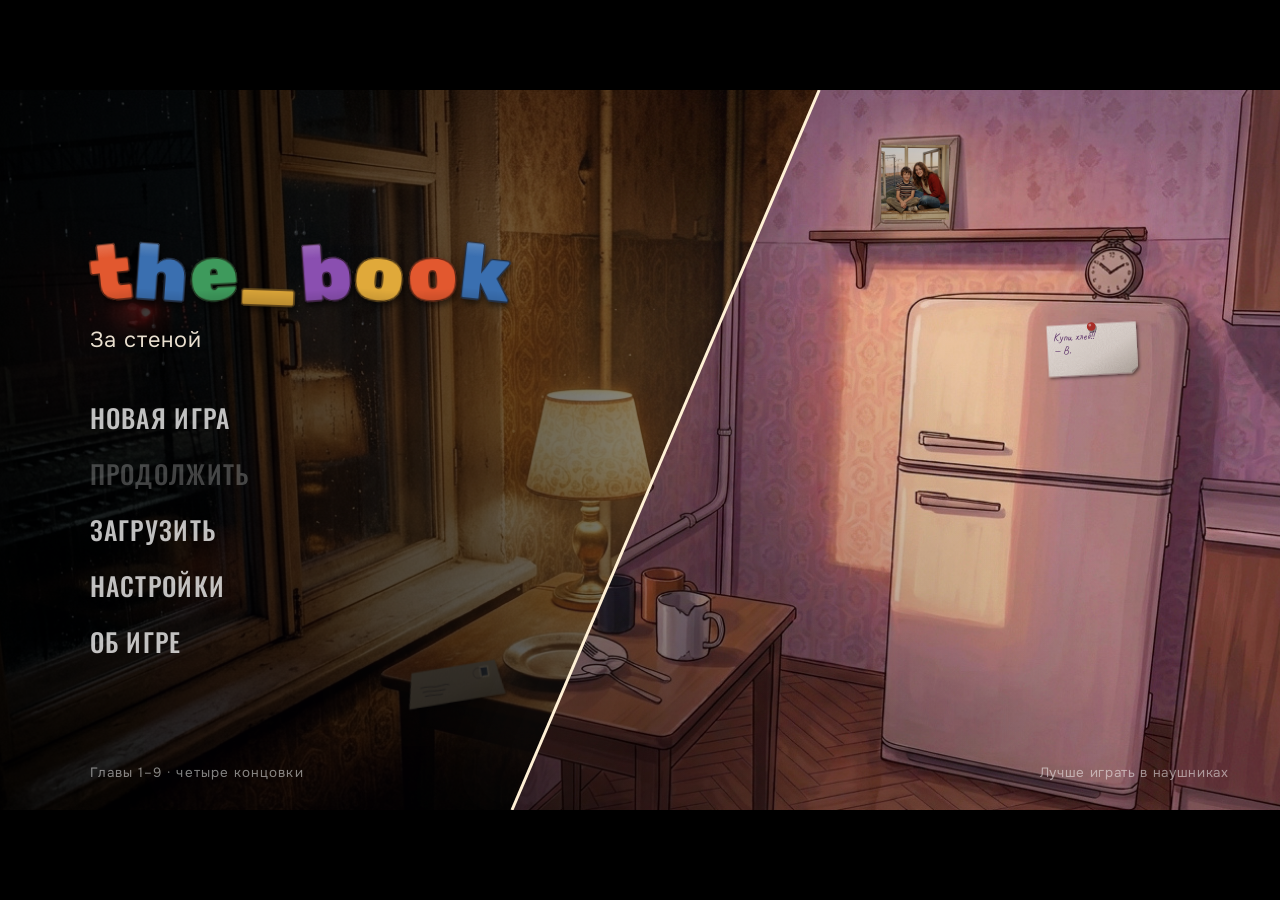
==== index.html @ 15fa4272 "Подзаголовок: «За стеной» Co-Authored-By: Claude Opus 5.5 <noreply@anthropic.com>" ====
<!DOCTYPE html>
<html lang="ru">
<head>
  <meta charset="UTF-8">
  <meta name="viewport" content="width=device-width, initial-scale=1.0">
  <title>the_book — За стеной</title>
  <meta name="description" content="Визуальная новелла о двух мирах, которые разошлись из-за одного слова.">
  <link rel="preconnect" href="https://fonts.googleapis.com">
  <link rel="preconnect" href="https://fonts.gstatic.com" crossorigin>
  <link rel="stylesheet" href="https://fonts.googleapis.com/css2?family=Caveat:wght@600&family=Onest:wght@400;500;600&family=Oswald:wght@500;600&family=Rubik:wght@900&family=Unbounded:wght@500;700&display=swap">
  <link rel="stylesheet" href="src/ui/style.css">
  <link rel="stylesheet" href="src/ui/ambient.css">
</head>
<body>
  <div class="game at-title" id="game" data-world="np">
    <div class="stage" id="stage">
      <div class="view" id="view"></div>
      <div class="fx grain"></div>
      <div class="fx vignette"></div>
      <div class="fx scrim"></div>
      <div class="fader" id="fader"></div>

      <div class="caption" id="caption" aria-live="polite"></div>

      <div class="dialog" id="dialog" aria-live="polite">
        <div class="d-name" id="d-name"></div>
        <div class="d-text" id="d-text"></div>
        <div class="d-next" aria-hidden="true">▾</div>
      </div>

      <div class="banner" id="banner">
        <span id="banner-text"></span>
        <button type="button" id="banner-hint">Подсказка</button>
      </div>
      <div class="pop" id="pop" aria-live="polite"></div>
      <div class="hs-label" id="hs-label" aria-hidden="true"></div>
      <div class="tray" id="tray"></div>

      <nav class="nav" id="nav" aria-label="Куда пойти"></nav>
      <button type="button" class="back" id="back" title="Отойти (правый щелчок, колесо вниз, Esc)">← Отойти</button>
      <div class="hint" id="hint" role="status"></div>
      <div class="carry" id="carry" aria-live="polite"></div>
      <div class="choice" id="choice"></div>
      <div class="inspect" id="inspect"><img alt=""></div>

      <nav class="quick" id="quick" aria-label="Быстрое меню">
        <button type="button" id="q-log" title="Журнал реплик (L)">Журнал</button>
        <button type="button" id="q-auto" title="Авточтение (A)">Авто</button>
        <button type="button" id="q-skip" title="Пропуск (удерживать Ctrl)">Пропуск</button>
        <button type="button" id="q-save">Сохранить</button>
        <button type="button" id="q-load">Загрузить</button>
        <button type="button" id="q-settings">Настройки</button>
        <button type="button" id="q-menu" title="Меню (Esc)">Меню</button>
      </nav>

      <div class="card" id="card">
        <div class="card-title" id="card-title"></div>
        <div class="card-sub" id="card-sub"></div>
      </div>

      <!-- Стартовое окно -->
      <section class="screen title" id="title">
        <div class="backdrop"></div>
        <div class="seam" aria-hidden="true"></div>
        <div class="title-block">
          <div class="logo magnets" aria-label="the_book"><span class="mag-l" style="--c:#e2582f;--r:-6deg">t</span><span class="mag-l" style="--c:#3a6fb0;--r:4deg">h</span><span class="mag-l" style="--c:#3e9a5c;--r:-3deg">e</span><span class="mag-l mag-bar" style="--c:#e0a93a;--r:2deg">_</span><span class="mag-l" style="--c:#8a4fb0;--r:-4deg">b</span><span class="mag-l" style="--c:#e0a93a;--r:5deg">o</span><span class="mag-l" style="--c:#e2582f;--r:-2deg">o</span><span class="mag-l" style="--c:#3a6fb0;--r:6deg">k</span></div>
          <div class="tagline">За стеной</div>
          <nav class="menu" aria-label="Главное меню">
            <button type="button" id="btn-new">Новая игра</button>
            <button type="button" id="btn-continue">Продолжить</button>
            <button type="button" id="btn-chapters" hidden>Главы</button>
            <div class="chapters" id="chapters"></div>
            <button type="button" id="btn-load-title">Загрузить</button>
            <button type="button" id="btn-settings-title">Настройки</button>
            <button type="button" id="btn-about">Об игре</button>
          </nav>
        </div>
        <div class="title-foot">
          <span id="title-endings" class="title-endings">Главы 1–9 · четыре концовки</span>
          <span>Лучше играть в наушниках</span>
        </div>
      </section>

      <!-- Конец главы -->
      <section class="screen end" id="end">
        <div class="end-box">
          <div class="end-kicker" id="end-kicker">Глава пройдена</div>
          <h2 id="end-title-text">Конец главы</h2>
          <p id="end-text"></p>
          <p class="muted" id="end-muted">Продолжение следует.</p>
          <div class="end-buttons">
            <button type="button" id="end-next" hidden>Следующая глава</button>
            <button type="button" id="end-title">В главное меню</button>
            <button type="button" id="end-again">Сыграть ещё раз</button>
          </div>
        </div>
      </section>

      <!-- Панели -->
      <section class="panel" id="panel-pause" aria-label="Пауза">
        <div class="panel-box small">
          <h2>Пауза</h2>
          <div class="stack">
            <button type="button" id="p-resume">Продолжить</button>
            <button type="button" id="p-save">Сохранить</button>
            <button type="button" id="p-load">Загрузить</button>
            <button type="button" id="p-settings">Настройки</button>
            <button type="button" id="p-title">В главное меню</button>
          </div>
        </div>
      </section>

      <section class="panel" id="panel-settings" aria-label="Настройки">
        <div class="panel-box">
          <button type="button" class="close" aria-label="Закрыть">✕</button>
          <h2>Настройки</h2>
          <div class="form">
            <label>Музыка <input type="range" id="set-music" min="0" max="1" step="0.05"></label>
            <label>Звуки <input type="range" id="set-sfx" min="0" max="1" step="0.05"></label>
            <label>Скорость текста <input type="range" id="set-speed" min="15" max="120" step="5"></label>
            <label>Пауза в авточтении <input type="range" id="set-auto" min="0.5" max="4" step="0.1"></label>
            <label class="check"><input type="checkbox" id="set-captions"> Субтитры звуков</label>
            <label class="check"><input type="checkbox" id="set-motion"> Движение камеры и тряска</label>
          </div>
        </div>
      </section>

      <section class="panel" id="panel-log" aria-label="Журнал">
        <div class="panel-box wide">
          <button type="button" class="close" aria-label="Закрыть">✕</button>
          <h2>Журнал</h2>
          <div class="log-list" id="log-list"></div>
        </div>
      </section>

      <section class="panel" id="panel-saves" aria-label="Сохранения">
        <div class="panel-box">
          <button type="button" class="close" aria-label="Закрыть">✕</button>
          <h2 id="saves-title">Сохранения</h2>
          <div class="saves-list" id="saves-list"></div>
        </div>
      </section>

      <section class="panel" id="panel-about" aria-label="Об игре">
        <div class="panel-box">
          <button type="button" class="close" aria-label="Закрыть">✕</button>
          <h2>Об игре</h2>
          <p>Шесть лет назад сестра оставила брату записку — и мир разошёлся надвое. В каждом из миров живёт Тихон, и каждый уверен, что в его доме завёлся призрак.</p>
          <h3>Управление</h3>
          <table class="keys">
            <tr><td>Щелчок, Пробел, Enter</td><td>дальше</td></tr>
            <tr><td>Ctrl (удерживать)</td><td>пропуск</td></tr>
            <tr><td>A</td><td>авточтение</td></tr>
            <tr><td>L</td><td>журнал реплик</td></tr>
            <tr><td>H</td><td>скрыть интерфейс</td></tr>
            <tr><td>Esc</td><td>меню</td></tr>
          </table>
          <p class="muted">Музыка и звуки создаются прямо в браузере. Черновая версия: графика нарисована кодом и будет заменена.</p>
        </div>
      </section>

      <div class="toast" id="toast" role="status"></div>
    </div>
  </div>
  <script type="module" src="src/main.js"></script>
</body>
</html>
---- src/ui/style.css ----
/* ================= Основа ================= */
:root {
  --np-name: #ffffff;
  --np-text: #f3b53f;
  --p-name-bg: #ff8ab8;
  --p-box: rgba(28, 20, 64, 0.8);
  --accent: #f3b53f;
  --ui-bg: rgba(14, 12, 10, 0.92);
  --ui-line: rgba(255, 255, 255, 0.14);
  --ui-text: #efe6d6;
  --ui-muted: #a39a8c;
}

* { box-sizing: border-box; }
html, body { margin: 0; height: 100%; background: #000; overflow: hidden; }
body { font-family: "Onest", system-ui, sans-serif; color: var(--ui-text); }
button { font: inherit; color: inherit; }
[hidden] { display: none !important; }

.game {
  position: fixed;
  inset: 0;
  display: grid;
  place-items: center;
  background: #000;
}

.stage {
  position: relative;
  width: min(100vw, calc(100vh * 16 / 9));
  aspect-ratio: 16 / 9;
  overflow: hidden;
  background: #000;
  container-type: inline-size;
  user-select: none;
}

/* ================= Картинка и камера ================= */
.view, .layer { position: absolute; inset: 0; }
.layer svg { width: 100%; height: 100%; display: block; }
.layer { opacity: 0; transition: opacity 1.2s ease; }
.layer.in { opacity: 1; }
.layer.enter-morph { filter: blur(18px) saturate(0.2) brightness(1.6); transition-property: opacity, filter; }
.layer.enter-morph.in { filter: none; }
.layer.leave { opacity: 0; }
.layer.leave-morph { opacity: 0; filter: blur(18px) hue-rotate(70deg) saturate(2) brightness(1.4); transition-property: opacity, filter; }

/* «Дыхание» кадра: камера никогда не стоит мёртво */
.layer svg { animation: drift 26s ease-in-out infinite alternate; transform-origin: 50% 50%; }
@keyframes drift {
  from { transform: scale(1.035) translate(-0.5%, 0.3%); }
  to { transform: scale(1.06) translate(0.5%, -0.3%); }
}
.no-motion .layer svg { animation: none; transform: scale(1.02); }

.view.shake { animation: shake 0.11s linear infinite; }
@keyframes shake {
  0% { transform: translate(0, 0); }
  25% { transform: translate(0.18cqw, -0.12cqw); }
  50% { transform: translate(-0.12cqw, 0.1cqw); }
  75% { transform: translate(0.1cqw, 0.16cqw); }
  100% { transform: translate(0, 0); }
}

.fader {
  position: absolute; inset: 0; background: #000; opacity: 0;
  pointer-events: none; transition: opacity 1s ease;
}
.fader.on { opacity: 1; }

/* Зерно и виньетка: сильнее в реалистичном мире */
.fx { position: absolute; inset: 0; pointer-events: none; }
.grain {
  background-image: var(--grain);
  background-size: 256px;
  mix-blend-mode: overlay;
  opacity: 0.55;
  animation: grain 0.5s steps(4) infinite;
}
@keyframes grain {
  0% { background-position: 0 0; } 25% { background-position: -60px 40px; }
  50% { background-position: 80px -30px; } 75% { background-position: -30px -70px; }
}
.vignette { background: radial-gradient(ellipse at 50% 48%, transparent 55%, rgba(0, 0, 0, 0.75) 100%); }
.scrim { background: linear-gradient(to top, rgba(0, 0, 0, 0.72) 0%, rgba(0, 0, 0, 0.35) 18%, transparent 36%); opacity: 0; transition: opacity 0.6s; }
[data-world="np"] .scrim { opacity: 1; }
[data-world="p"] .grain { opacity: 0.12; }
[data-world="p"] .vignette { opacity: 0.45; }
.at-title .grain { opacity: 0.35; }

/* ================= Анимации внутри сцен ================= */
.twinkle { animation: twinkle 3.5s ease-in-out infinite; }
@keyframes twinkle { 50% { opacity: 0.15; } }
.signal { animation: signal 2.4s steps(2) infinite; }
@keyframes signal { 50% { opacity: 0.2; } }
.blink { animation: signal 1.2s steps(2) infinite; }
.flicker { animation: flicker 7s ease-in-out infinite; }
@keyframes flicker { 0%, 100% { opacity: 1; } 47% { opacity: 1; } 48% { opacity: 0.8; } 50% { opacity: 0.95; } 70% { opacity: 0.9; } }
.dust { animation: dust 12s ease-in-out infinite alternate; }
@keyframes dust { from { transform: translate(0, 0); } to { transform: translate(24px, -40px); } }
.sway { animation: sway 9s ease-in-out infinite alternate; }
@keyframes sway { from { transform: skewX(-1.2deg); } to { transform: skewX(1.5deg); } }
.wave { transform-box: fill-box; transform-origin: center; animation: wave 0.9s ease-in-out infinite alternate; }
@keyframes wave { from { transform: scaleY(0.25); } to { transform: scaleY(1); } }
.steam { transform-box: fill-box; transform-origin: bottom center; animation: steam 3.3s ease-out infinite; }
@keyframes steam { 0% { transform: translateY(10px) scale(0.6); opacity: 0; } 30% { opacity: 0.5; } 100% { transform: translateY(-50px) scale(1.2); opacity: 0; } }
.second { animation: tick 60s steps(60) infinite; }
@keyframes tick { to { transform: rotate(360deg); } }
.rain { animation: rain 0.55s linear infinite; }
@keyframes rain { from { transform: translateY(0); } to { transform: translateY(260px); } }

.train { transform: translateX(-900px); }
.train.go { animation: train 5.2s linear forwards; }
@keyframes train { from { transform: translateX(-900px); } to { transform: translateX(900px); } }
.trainlight { opacity: 0; }
.trainlight.go { animation: trainlight 5.2s linear forwards; }
@keyframes trainlight {
  0% { opacity: 0; transform: translateX(-500px); }
  20% { opacity: 1; }
  80% { opacity: 1; }
  100% { opacity: 0; transform: translateX(900px); }
}

/* фоны-картинки: утро — та же картинка, светлее и теплее */
.bg-morning { filter: brightness(1.35) sepia(0.25) saturate(1.1) contrast(0.95); }
.bg-evening { filter: brightness(1.12) sepia(0.12) saturate(1.05); }

/* Состояние мира на сцене (классы от главы) */
.note-b, .sill-book, .bg-nobook, .bg-book { display: none; }
/* ночная кухня П с двойником: до «УХОДИ» буквы вразнобой, после — ряд внизу дверцы */
.pw-row { display: none; }
.uhodi-on .pw-row { display: inline; }
.uhodi-on .pw-home { display: none; }
.book-on-sill .bg-book { display: inline; }
/* мир «Приходи», глава 5: Вера в дверях, открытая хлебница, подсказка в книге */
.bg-vera, .bg-open, .w-hint, .w-p7, .w-x8, .w-8a, .w-8b, .w-9, .wp-reply, .wp-m2, .anchor-ne { display: none; }
.vera-here .bg-vera, .bread-open .bg-open, .w-hint-on .w-hint, .w-p7-on .w-p7,
.w-x8-on .w-x8, .w-8a-on .w-8a, .w-8b-on .w-8b, .w-9-on .w-9, .wp-reply-on .wp-reply, .wp-m2-on .wp-m2, .ne-written .anchor-ne { display: inline; }
/* глава 7: записка под ультрафиолетом — проступает «Не» */
.note-uv, .uv-word { display: none; }
.uv-on .note-uv { display: inline; }
.uv-on .note-day { display: none; }
.uv-on .uv-word { display: inline; animation: reveal 5s ease-out; }
/* книгу сдвинули в другом мире: на общем плане повёрнута и съехала, на крупном — другой кадр */
.bg-book-shifted { display: none; }
.book-on-sill.book-shifted .bg-book { display: none; }
.book-on-sill.book-shifted .bg-book-shifted { display: inline; }
.book-shifted .sill-book-pose { transform: translate(10px, 1px) rotate(-9deg); }
.book-taken .bg-nobook { display: inline; }
/* УФ-лампа Веры включена (позже по сюжету) */
.bg-uv { display: none !important; }
.uv-on .bg-uv:not(.bg-nobook), .uv-on.book-taken .bg-uv.bg-nobook { display: inline !important; }
/* комната Веры ночью (глава 3): ночные кадры поверх дневных */
.bg-vnight { display: none !important; }
.vera-night .bg-vnight:not(.bg-nobook), .vera-night.book-taken .bg-vnight.bg-nobook { display: inline !important; }
/* записи на полях книги (глава 3) */
.w-pencil, .w-faint, .w-lemon, .w-burn, .w-reply, .w-m2 { display: none; }
.w-pencil-on .w-pencil, .w-faint-on .w-faint, .w-lemon-on .w-lemon, .w-burn-on .w-burn, .w-reply-on .w-reply, .w-m2-on .w-m2 { display: inline; }
.w-burn-on .w-lemon { display: none; }
.w-burn-on .w-pencil { opacity: 0.3; }
.w-reply-on .w-reply { animation: reveal 4s ease-out; }
@keyframes reveal { from { opacity: 0; } }
.note-shift .note-a { display: none; }
.note-shift .note-b, .book-on-sill .sill-book { display: inline; }
.frag.found rect { stroke: #ffcf7a; stroke-width: 4px; }
.miri-ring { opacity: 0.45; }
.miri-listen .miri-ring { animation: miri 1.6s ease-in-out infinite; }
@keyframes miri { 50% { opacity: 1; stroke-width: 4px; } }
/* бра в коридоре мигает, пока идёт поезд */
.sconce-off { opacity: 0; }
.blink-go .sconce-off { animation: sconce-off 5.2s steps(1, end); }
@keyframes sconce-off { 0% { opacity: 0; } 12% { opacity: 1; } 15% { opacity: 0; } 30% { opacity: 1; } 34% { opacity: 0.3; } 38% { opacity: 1; } 52% { opacity: 0; } 61% { opacity: 1; } 64% { opacity: 0; } 80% { opacity: 0.8; } 83% { opacity: 0; } }
.blink-go circle.flicker { animation: sconce-glow 5.2s steps(1, end); }
@keyframes sconce-glow { 0% { opacity: 1; } 12% { opacity: 0; } 15% { opacity: 1; } 30% { opacity: 0; } 34% { opacity: 0.7; } 38% { opacity: 0; } 52% { opacity: 1; } 61% { opacity: 0; } 64% { opacity: 1; } 80% { opacity: 0.2; } 83% { opacity: 1; } }
/* семафор за окном: ровный красный, иногда ~20 с зелёный (цикл 75 с) */
.sem-cover, .sem-green { opacity: 0; animation: sem-on 75s steps(1, end) infinite; }
.sem-red { animation: sem-off 75s steps(1, end) infinite; }
@keyframes sem-on { 0% { opacity: 0; } 58% { opacity: 1; } 84% { opacity: 0; } }
@keyframes sem-off { 0% { opacity: 1; } 58% { opacity: 0; } 84% { opacity: 1; } }
.photoglow { opacity: 0.35; transition: opacity 1.4s ease; }
.photoglow.on { opacity: 1; }
.rattle { transform-box: fill-box; transform-origin: 50% 100%; animation: rattle 0.16s ease-in-out infinite alternate; }
@keyframes rattle { from { transform: rotate(-2.5deg); } to { transform: rotate(2.5deg); } }

/* Буквы на холодильнике */
.mag.found text { stroke: #fff6c9; stroke-width: 2.5px; filter: drop-shadow(0 0 5px #ffcf7a); }

/* ================= Диалог ================= */
.dialog {
  position: absolute;
  opacity: 0;
  transform: translateY(0.6cqw);
  transition: opacity 0.35s, transform 0.35s;
  pointer-events: none;
}
.dialog.on { opacity: 1; transform: none; }
.d-text i { font-style: inherit; opacity: 0; transition: opacity 0.12s; }
.d-text i.on { opacity: 1; }
.smudge { display: inline-block; filter: blur(0.12cqw); opacity: 0.6; }
.d-next { position: absolute; opacity: 0; transition: opacity 0.3s; }
.dialog.done .d-next { opacity: 1; animation: nextblink 1.8s ease-in-out infinite; }
@keyframes nextblink { 50% { opacity: 0.55; transform: translateY(0.2cqw); } }

/* Мир «Не приходи»: субтитры как в кино */
[data-world="np"] .dialog {
  left: 8%; right: 8%; bottom: 5.5%;
  text-align: center;
  font-family: "Oswald", "Arial Narrow", sans-serif;
  text-shadow: 0 0.12cqw 0.5cqw rgba(0, 0, 0, 0.9);
}
[data-world="np"] .d-name { font-weight: 600; font-size: 2.5cqw; color: var(--np-name); line-height: 1.1; }
[data-world="np"] .d-text { font-weight: 500; font-size: 2cqw; color: var(--np-text); line-height: 1.3; min-height: 2.6em; }
[data-world="np"] .dialog[data-kind="think"] .d-text { color: #e8dcc2; font-style: italic; }
[data-world="np"] .dialog[data-kind="think"] .d-name::after { content: " · мысленно"; font-weight: 500; font-size: 0.6em; color: #b9ad97; }
[data-world="np"] .dialog[data-kind="narr"] .d-text { color: #efe6d6; font-family: "Onest", sans-serif; font-weight: 400; font-size: 1.7cqw; font-style: italic; }
[data-world="np"] .d-next { right: 0; bottom: 0; color: var(--np-text); font-size: 1.6cqw; }

/* Мир «Приходи»: окно диалога как в аниме-новелле */
[data-world="p"] .dialog {
  /* над быстрым меню, а не поверх него */
  left: 8%; right: 8%; bottom: 6.2%;
  min-height: 17%;
  padding: 2.3cqw 3cqw 1.8cqw;
  background: linear-gradient(180deg, rgba(44, 30, 86, 0.84) 0%, rgba(24, 16, 54, 0.88) 100%);
  border: 0.1cqw solid rgba(255, 214, 236, 0.22);
  border-radius: 1.4cqw;
  box-shadow: 0 0.8cqw 2.6cqw rgba(10, 5, 40, 0.45), inset 0 0.1cqw 0 rgba(255, 255, 255, 0.14), inset 0 0 1.6cqw rgba(255, 138, 184, 0.08);
  font-family: "Onest", sans-serif;
  backdrop-filter: blur(4px);
}
[data-world="p"] .d-name {
  position: absolute; top: -1.4cqw; left: 3cqw;
  background: var(--p-name-bg); color: #2a1440;
  font-family: "Unbounded", sans-serif; font-weight: 700; font-size: 1.35cqw;
  padding: 0.55cqw 1.6cqw; border-radius: 999px;
  box-shadow: 0 0.3cqw 0.9cqw rgba(0, 0, 0, 0.3);
}
[data-world="p"] .d-text { color: #fff; font-size: 1.8cqw; line-height: 1.45; }
[data-world="p"] .dialog[data-kind="think"] .d-text { color: #cfc6ff; font-style: italic; }
[data-world="p"] .dialog[data-kind="narr"] .d-text { color: #e8e2ff; font-style: italic; }
[data-world="p"] .d-next { right: 2cqw; bottom: 1.2cqw; color: var(--p-name-bg); font-size: 1.5cqw; }

.caption {
  position: absolute; top: 4.5%; left: 50%; transform: translateX(-50%);
  font-size: 1.25cqw; color: rgba(255, 255, 255, 0.85);
  background: rgba(0, 0, 0, 0.45); padding: 0.3cqw 0.9cqw; border-radius: 0.4cqw;
  opacity: 0; transition: opacity 0.4s; pointer-events: none; white-space: nowrap;
}
.caption.on { opacity: 1; }

.card {
  position: absolute; inset: 0; display: flex; flex-direction: column; align-items: center; justify-content: center;
  background: rgba(0, 0, 0, 0.55); opacity: 0; transition: opacity 0.8s; pointer-events: none; text-align: center;
}
.card.on { opacity: 1; }
.card-title { font-family: "Unbounded", sans-serif; font-weight: 700; font-size: 4cqw; letter-spacing: 0.04em; color: #fff; }
.card-sub { margin-top: 0.8cqw; font-size: 1.5cqw; color: rgba(255, 255, 255, 0.75); letter-spacing: 0.08em; text-transform: uppercase; }
[data-world="p"] .card-title { color: #ffd1e6; text-shadow: 0 0 2cqw rgba(255, 138, 184, 0.6); }
/* титр сам подсказывает мир — без слов: тёплый розовый («Приходи») или холодный стальной («Не приходи») */
.card[data-w="p"] .card-title { color: #ffd1e6; text-shadow: 0 0 2cqw rgba(255, 138, 184, 0.6); }
.card[data-w="np"] .card-title { color: #e4edf5; text-shadow: 0 0 2cqw rgba(140, 175, 210, 0.45); }

/* ================= Загадки ================= */
.banner {
  position: absolute; top: 4%; left: 50%; transform: translate(-50%, -1cqw);
  display: flex; align-items: center; gap: 1.2cqw;
  background: rgba(10, 8, 6, 0.8); border: 0.1cqw solid rgba(243, 181, 63, 0.5);
  padding: 0.8cqw 0.8cqw 0.8cqw 1.6cqw; border-radius: 999px;
  font-size: 1.35cqw; opacity: 0; pointer-events: none; transition: opacity 0.4s, transform 0.4s;
}
.banner.on { opacity: 1; transform: translate(-50%, 0); pointer-events: auto; }
.banner button {
  background: var(--accent); color: #1d160c; border: 0; border-radius: 999px;
  padding: 0.5cqw 1.2cqw; font-weight: 600; cursor: pointer; font-size: 1.15cqw;
}
/* Мысль героя рядом с предметом */
.pop {
  position: absolute; left: 50%; top: 22%; z-index: 5;
  transform: translate(-50%, -100%);
  width: max-content; max-width: 40%; text-align: center;
  padding: 0.7cqw 1.2cqw; border-radius: 0.8cqw;
  font-size: 1.35cqw; line-height: 1.4; font-style: italic;
  opacity: 0; transition: opacity 0.3s; pointer-events: none;
}
.pop.below { transform: translate(-50%, 0); }
.pop.on { opacity: 1; animation: popin 0.3s ease; }
@keyframes popin { from { margin-top: 0.6cqw; } }
[data-world="np"] .pop {
  font-family: "Oswald", sans-serif; font-size: 1.6cqw; color: #f3e6c8;
  background: rgba(12, 9, 6, 0.72); border: 0.1cqw solid rgba(243, 181, 63, 0.35);
}
[data-world="p"] .pop {
  font-family: "Onest", sans-serif; color: #fff;
  background: rgba(28, 20, 64, 0.85); border: 0.15cqw solid rgba(255, 138, 184, 0.6);
}

/* Активные зоны: видимы только при наведении */
.hs { pointer-events: none; }
.hs.active { pointer-events: all; cursor: pointer; }
/* Наведение: сам предмет не трогаем — вокруг него мягко темнеет (фокус), край растушёван */
.hs-shape { fill: transparent; stroke: none; }
.hs-dim { pointer-events: none; fill: #07060c; opacity: 0; transition: opacity 0.5s ease; }
[data-world="p"] .hs-dim { fill: #1a0a22; }
.hs.active[data-group="look"]:hover .hs-dim { opacity: 0.4; }
/* мелкие детали загадок (буквы, обрывки) — фокус чуть плотнее, чтобы деталь читалась */
.hs.active[data-group="letters"]:hover .hs-dim,
.hs.active[data-group="frags"]:hover .hs-dim { opacity: 0.46; transition-duration: 0.25s; }

/* Подпись предмета: в мире НП — как титр в кино, в мире П — розовая плашка */
.hs-label {
  position: absolute; z-index: 6; transform: translate(1.4cqw, 1.1cqw);
  font-family: "Oswald", "Arial Narrow", sans-serif; font-size: 1.1cqw; letter-spacing: 0.16em; text-transform: uppercase;
  color: #f3dfb8; text-shadow: 0 0 0.6cqw rgba(0, 0, 0, 0.9), 0 0.1cqw 0.2cqw #000;
  padding: 0.1cqw 0 0.2cqw; border-bottom: 0.08cqw solid rgba(243, 197, 138, 0.6);
  opacity: 0; transition: opacity 0.25s, transform 0.25s; pointer-events: none; white-space: nowrap;
}
.hs-label.on { opacity: 1; transform: translate(1.4cqw, 0.8cqw); }
[data-world="p"] .hs-label {
  font-family: "Unbounded", sans-serif; font-size: 0.95cqw; letter-spacing: 0.05em; font-weight: 600;
  color: #2a1440; text-shadow: none; background: rgba(255, 170, 210, 0.92);
  padding: 0.25cqw 0.8cqw; border: 0; border-radius: 999px; box-shadow: 0 0.2cqw 0.8cqw rgba(60, 20, 90, 0.4);
}
.no-hover .hs-label { display: none; }
/* Буквы в мире НП: пока их не сдвинули, видны «на месте»; сдвинутые и следы — после (закон 3) */
.mag.moved { display: none; }
.letters-moved .mag.moved { display: inline; }
.letters-moved .mag.at-home { display: none; }

/* Панель мест: свободно ходить между комнатами */
.nav {
  position: absolute; left: 1.2cqw; bottom: 0.9cqw; display: flex; gap: 0.4cqw; z-index: 4;
  opacity: 0; pointer-events: none; transition: opacity 0.3s;
}
.exploring .nav { opacity: 1; pointer-events: auto; }
.in-beat .nav { opacity: 0; pointer-events: none; }
.nav button {
  font-size: 1.05cqw; letter-spacing: 0.05em; text-transform: uppercase; cursor: pointer;
  padding: 0.45cqw 1cqw; border-radius: 999px; border: 0.1cqw solid rgba(255, 255, 255, 0.25);
  background: rgba(0, 0, 0, 0.45); color: rgba(255, 255, 255, 0.85);
}
.nav button:hover { background: rgba(0, 0, 0, 0.7); color: #fff; }
.nav button[aria-current="true"] { border-color: var(--accent); color: var(--accent); cursor: default; }
[data-world="p"] .nav button[aria-current="true"] { border-color: var(--p-name-bg); color: var(--p-name-bg); }

.back {
  position: absolute; left: 1.2cqw; top: 1.2cqw; z-index: 4; cursor: pointer;
  font-size: 1.1cqw; padding: 0.45cqw 1cqw; border-radius: 999px;
  border: 0.1cqw solid rgba(255, 255, 255, 0.3); background: rgba(0, 0, 0, 0.55); color: #fff;
  opacity: 0; pointer-events: none; transition: opacity 0.3s;
}
.back.on { opacity: 1; pointer-events: auto; }
.in-beat .back { opacity: 0 !important; pointer-events: none; }

.hint {
  position: absolute; left: 50%; bottom: 6%; transform: translateX(-50%); z-index: 4;
  max-width: 60%; text-align: center; font-size: 1.25cqw; line-height: 1.4;
  padding: 0.7cqw 1.4cqw; border-radius: 0.8cqw;
  background: rgba(243, 181, 63, 0.92); color: #1d160c;
  opacity: 0; pointer-events: none; transition: opacity 0.5s;
}
.hint.on { opacity: 1; }

/* Выбор игрока: две-три строки, как реплики героя */
.choice {
  position: absolute; left: 50%; bottom: 14%; transform: translateX(-50%); z-index: 7;
  display: flex; flex-direction: column; gap: 0.7cqw; min-width: 30%;
  opacity: 0; pointer-events: none; transition: opacity 0.4s;
}
.choice.on { opacity: 1; pointer-events: auto; }
.choice button {
  font-family: "Oswald", sans-serif; font-size: 1.6cqw; letter-spacing: 0.08em; text-transform: uppercase;
  color: #f3dfb8; background: rgba(0, 0, 0, 0.6); border: 0; border-bottom: 0.1cqw solid rgba(243, 197, 138, 0.5);
  padding: 0.7cqw 2cqw; cursor: pointer; transition: background 0.3s, color 0.3s;
}
.choice button:hover { background: rgba(243, 181, 63, 0.25); color: #fff; }
/* мир «Не приходи»: строка как титр — полупрозрачная полоса, гаснущая к краям, линия под текстом растёт при наведении */
[data-world="np"] .choice button {
  position: relative; border: 0;
  background: linear-gradient(90deg, transparent, rgba(8, 6, 4, 0.78) 18%, rgba(8, 6, 4, 0.78) 82%, transparent);
  text-shadow: 0 0.1cqw 0.4cqw rgba(0, 0, 0, 0.9);
}
[data-world="np"] .choice button::after {
  content: ""; position: absolute; left: 50%; bottom: 0.35cqw; height: 0.1cqw; width: 18%;
  background: rgba(243, 197, 138, 0.6); transform: translateX(-50%); transition: width 0.35s ease, background 0.35s;
}
[data-world="np"] .choice button:hover { background: linear-gradient(90deg, transparent, rgba(40, 26, 8, 0.85) 18%, rgba(40, 26, 8, 0.85) 82%, transparent); }
[data-world="np"] .choice button:hover::after { width: 46%; background: var(--accent); }
/* мир «Приходи»: мягкие плашки как в аниме-новелле */
[data-world="p"] .choice { gap: 0.9cqw; }
[data-world="p"] .choice button {
  font-family: "Onest", sans-serif; text-transform: none; letter-spacing: 0.02em; font-size: 1.6cqw; font-weight: 600;
  color: #fff; border: 0.1cqw solid rgba(255, 180, 214, 0.45); border-radius: 999px;
  background: linear-gradient(180deg, rgba(48, 32, 92, 0.88), rgba(28, 18, 60, 0.9));
  box-shadow: 0 0.5cqw 1.6cqw rgba(10, 5, 40, 0.45), inset 0 0.1cqw 0 rgba(255, 255, 255, 0.12);
  padding: 0.8cqw 2.6cqw; transition: background 0.3s, color 0.3s, transform 0.25s, box-shadow 0.3s;
}
[data-world="p"] .choice button:hover { background: var(--p-name-bg); color: #2a1440; transform: translateY(-0.12cqw); box-shadow: 0 0.6cqw 1.8cqw rgba(255, 138, 184, 0.35); }

/* Что герой держит в руках */
.carry {
  position: absolute; left: 1.2cqw; bottom: 3.6cqw; z-index: 4;
  font-size: 1cqw; letter-spacing: 0.05em; padding: 0.35cqw 0.9cqw; border-radius: 999px;
  background: rgba(0, 0, 0, 0.55); color: #f3c58a; border: 0.1cqw solid rgba(243, 197, 138, 0.5);
  opacity: 0; pointer-events: none; transition: opacity 0.3s;
}
.exploring .carry.on { opacity: 1; }
/* только что взял предмет: строка один раз тепло загорается и гаснет (не мигает) */
.carry { transition: opacity 0.3s, box-shadow 0.9s ease, color 0.9s ease, border-color 0.9s ease; }
.carry.got { color: #fff3dc; border-color: rgba(255, 214, 150, 0.95); box-shadow: 0 0 1.6cqw rgba(243, 181, 63, 0.55); }


/* Режим разработчика (?zones): все зоны видны */
.debug-zones .hs .hs-shape { opacity: 1; stroke: rgba(0, 255, 255, 0.8); stroke-dasharray: 4 3; fill: rgba(0, 255, 255, 0.08); }
.debug-zones .hs[data-group="letters"] .hs-shape { stroke: rgba(255, 0, 200, 0.8); }
.tray {
  position: absolute; top: 14%; right: 4%;
  display: flex; gap: 0.6cqw; align-items: flex-end;
  background: rgba(10, 8, 6, 0.6); padding: 0.4cqw 1.4cqw 0.8cqw; border-radius: 1cqw;
  opacity: 0; transition: opacity 0.4s; pointer-events: none;
}
.tray.on { opacity: 1; }
.tray .dots { font-family: "Rubik", sans-serif; font-weight: 900; font-size: 3cqw; color: rgba(255, 255, 255, 0.5); }
.tray .slot {
  min-width: 3.6cqw; width: auto; padding: 0 0.3cqw; height: 4.2cqw; display: grid; place-items: center; white-space: nowrap;
  border-bottom: 0.3cqw solid rgba(255, 255, 255, 0.6);
  font-family: "Rubik", sans-serif; font-weight: 900; font-size: 3cqw; color: #fff;
}
.tray .slot.filled { color: #f3b53f; animation: pop 0.4s ease; }
@keyframes pop { from { transform: scale(1.6); } }
.in-puzzle .quick, .in-puzzle .scrim { opacity: 0 !important; pointer-events: none; }

/* ================= Быстрое меню ================= */
.quick {
  position: absolute; right: 1.2cqw; bottom: 0.9cqw; display: flex; gap: 0.2cqw;
  opacity: 0.55; transition: opacity 0.3s;
}
.quick:hover { opacity: 1; }
.quick button {
  background: transparent; border: 0; padding: 0.3cqw 0.6cqw; cursor: pointer;
  font-size: 0.95cqw; letter-spacing: 0.06em; text-transform: uppercase; color: rgba(255, 255, 255, 0.8);
  border-radius: 0.3cqw;
}
.quick button:hover { background: rgba(255, 255, 255, 0.12); color: #fff; }
.quick button.on { color: var(--accent); }
.at-title .quick, .at-title .dialog, .at-title .scrim, .ui-hidden .dialog, .ui-hidden .quick, .ui-hidden .scrim, .ui-hidden .caption { opacity: 0 !important; pointer-events: none; }
[data-world="np"] .dialog { padding-bottom: 1.6cqw; }

/* ================= Экраны: стартовый и конец главы ================= */
.screen { position: absolute; inset: 0; opacity: 0; pointer-events: none; transition: opacity 1s ease; }
.screen.on { opacity: 1; pointer-events: auto; }

.title .backdrop { position: absolute; inset: 0; }
.backdrop-half { position: absolute; inset: 0; opacity: 0; transition: opacity 1.2s ease; }
.backdrop-half.ready { opacity: 1; }
.backdrop-half svg { width: 100%; height: 100%; display: block; animation: drift 30s ease-in-out infinite alternate; }
.backdrop-half.np { clip-path: polygon(0 0, 64% 0, 40% 100%, 0 100%); }
.backdrop-half.p { clip-path: polygon(64% 0, 100% 0, 100% 100%, 40% 100%); }
.title::before {
  content: ""; position: absolute; inset: 0; z-index: 1; pointer-events: none;
  background:
    linear-gradient(90deg, rgba(0, 0, 0, 0.8) 0%, rgba(0, 0, 0, 0.5) 34%, rgba(0, 0, 0, 0.08) 62%),
    radial-gradient(ellipse at 50% 120%, rgba(0, 0, 0, 0.55), transparent 60%);
}
.seam { display: none; }
/* шов между мирами — по линии разреза половинок: янтарь «Не приходи» переходит в розовый «Приходи» */
.seam-line { position: absolute; inset: 0; z-index: 1; pointer-events: none; animation: seam 5s ease-in-out infinite alternate; }
.seam-line svg { width: 100%; height: 100%; display: block; overflow: visible; }
.seam-line line { stroke: #fff1d6; stroke-width: 3px; filter: drop-shadow(0 0 4px rgba(255, 226, 170, 1)) drop-shadow(0 0 14px rgba(255, 138, 184, 0.8)); }
@keyframes seam { from { opacity: 0.8; } to { opacity: 1; } }
.title-block { position: absolute; z-index: 2; left: 7%; top: 50%; transform: translateY(-50%); }
.logo {
  font-family: "Unbounded", sans-serif; font-weight: 700; font-size: 6.5cqw; line-height: 1; letter-spacing: -0.01em;
  background: linear-gradient(100deg, #ffe7b0 0%, #f3b53f 45%, #ff8ab8 100%);
  -webkit-background-clip: text; background-clip: text; color: transparent;
}
/* название из магнитных букв, как на холодильнике: пластик, блик, тень, каждая чуть набок */
.logo.magnets { background: none; -webkit-background-clip: initial; background-clip: initial; color: inherit; display: flex; align-items: flex-end; gap: 0.15cqw; font-family: "Rubik", "Arial Black", sans-serif; font-weight: 900; font-size: 6.2cqw; line-height: 1; letter-spacing: 0; }
.mag-l {
  display: inline-block; color: var(--c); transform: rotate(var(--r));
  -webkit-text-stroke: 0.1cqw rgba(24, 14, 10, 0.7);
  background: linear-gradient(180deg, rgba(255, 255, 255, 0.28) 0%, rgba(255, 255, 255, 0) 30%, rgba(0, 0, 0, 0) 70%, rgba(0, 0, 0, 0.22) 100%), var(--c);
  -webkit-background-clip: text; background-clip: text; -webkit-text-fill-color: transparent;
  filter: drop-shadow(0.15cqw 0.35cqw 0.25cqw rgba(0, 0, 0, 0.55));
  transition: transform 0.25s;
}
.mag-l.mag-bar { transform: translateY(-0.2cqw) rotate(var(--r)); }
/* наведение — буква дрогнула, как магнит на дверце */
.mag-l:hover { animation: mag-rattle 0.7s ease-out; }
@keyframes mag-rattle { 0% { transform: rotate(var(--r)); } 20% { transform: rotate(calc(var(--r) - 9deg)); } 45% { transform: rotate(calc(var(--r) + 6deg)); } 70% { transform: rotate(calc(var(--r) - 2deg)); } 100% { transform: rotate(var(--r)); } }
.tagline { font-size: 1.7cqw; color: #e9dfcf; margin: 1cqw 0 3cqw; letter-spacing: 0.04em; }
/* под «Продолжить» — где остановился */
.menu button small { display: block; font-family: "Onest", sans-serif; text-transform: none; letter-spacing: 0.02em; font-size: 1cqw; color: rgba(255, 255, 255, 0.45); margin-top: 0.1cqw; }
/* найденные концовки */
.title-endings { letter-spacing: 0.08em; }
.title-endings b { font-weight: 400; color: var(--accent); }
.menu { display: flex; flex-direction: column; align-items: flex-start; gap: 0.5cqw; }
.menu button {
  background: none; border: 0; cursor: pointer; padding: 0.45cqw 0;
  font-family: "Oswald", sans-serif; font-weight: 500; font-size: 2cqw; letter-spacing: 0.05em; text-transform: uppercase;
  color: rgba(255, 255, 255, 0.75); transition: color 0.2s, transform 0.2s;
}
.menu button:hover:not(:disabled), .menu button:focus-visible { color: #fff; transform: translateX(0.6cqw); outline: none; }
.menu button:hover:not(:disabled)::before, .menu button:focus-visible::before { content: "— "; color: var(--accent); }
.menu button:disabled { color: rgba(255, 255, 255, 0.25); cursor: default; }
.title-foot {
  position: absolute; z-index: 2; left: 7%; right: 4%; bottom: 4%;
  display: flex; justify-content: space-between; font-size: 1.05cqw; color: rgba(255, 255, 255, 0.5); letter-spacing: 0.05em;
}

.end { display: grid; place-items: center; background: radial-gradient(ellipse at center, rgba(20, 16, 40, 0.88), rgba(0, 0, 0, 0.96)); }
.end-box { text-align: center; max-width: 60%; }
.end-kicker { font-size: 1.2cqw; letter-spacing: 0.18em; text-transform: uppercase; color: var(--accent); }
.end h2 { font-family: "Unbounded", sans-serif; font-size: 3.2cqw; margin: 1cqw 0 1.6cqw; }
/* под заголовком — тонкая черта двух миров, как на заставке */
.end h2::after {
  content: ""; display: block; width: 22%; height: 0.12cqw; margin: 1.4cqw auto 0;
  background: linear-gradient(90deg, transparent, var(--accent), var(--p-name-bg), transparent);
}
.end p { font-size: 1.5cqw; line-height: 1.5; color: #d8cfc0; margin: 0 0 1cqw; }
.end-buttons { display: flex; gap: 1.2cqw; justify-content: center; margin-top: 2.4cqw; }
.end-buttons button, .stack button, .slot {
  background: rgba(255, 255, 255, 0.04); border: 0.1cqw solid var(--ui-line); border-radius: 0.6cqw;
  padding: 0.8cqw 1.8cqw; cursor: pointer; font-size: 1.35cqw; color: var(--ui-text);
  transition: background 0.25s, border-color 0.25s, color 0.25s, transform 0.25s;
}
.end-buttons button:hover, .stack button:hover, .slot:hover:not(:disabled) {
  background: rgba(243, 181, 63, 0.1); border-color: rgba(243, 181, 63, 0.55); color: #fff;
}
.stack button:hover { transform: translateX(0.3cqw); }

/* ================= Панели ================= */
.panel {
  position: absolute; inset: 0; z-index: 20; display: grid; place-items: center;
  background: rgba(0, 0, 0, 0.6); backdrop-filter: blur(3px);
  opacity: 0; pointer-events: none; transition: opacity 0.25s;
}
.panel.on { opacity: 1; pointer-events: auto; }
.panel-box {
  position: relative; width: 46%; max-height: 82%; overflow: auto;
  background: linear-gradient(180deg, rgba(26, 22, 20, 0.95), rgba(12, 10, 9, 0.96));
  border: 0.1cqw solid var(--ui-line); border-radius: 1cqw;
  box-shadow: 0 1.4cqw 4cqw rgba(0, 0, 0, 0.6), inset 0 0.1cqw 0 rgba(255, 255, 255, 0.07);
  padding: 2.2cqw 2.6cqw; font-size: 1.3cqw;
}
/* тонкая полоса сверху — два мира, как на заставке: янтарь «Не приходи» переходит в розовый «Приходи» */
.panel-box::before {
  content: ""; position: absolute; left: 1.2cqw; right: 1.2cqw; top: 0; height: 0.15cqw; border-radius: 0 0 0.2cqw 0.2cqw;
  background: linear-gradient(90deg, transparent, var(--accent) 25%, var(--p-name-bg) 75%, transparent); opacity: 0.8;
}
.panel-box.small { width: 28%; }
.panel-box.wide { width: 62%; }
.panel-box h2 { font-family: "Unbounded", sans-serif; font-size: 1.9cqw; margin: 0 0 1.6cqw; }
.panel-box h3 { font-size: 1.4cqw; margin: 1.6cqw 0 0.6cqw; }
.panel-box p { line-height: 1.5; margin: 0 0 1cqw; }
.close {
  position: absolute; top: 1.2cqw; right: 1.2cqw; background: none; border: 0; cursor: pointer;
  font-size: 1.5cqw; color: var(--ui-muted);
}
.close:hover { color: #fff; }
.stack { display: flex; flex-direction: column; gap: 0.7cqw; }
.form { display: flex; flex-direction: column; gap: 1.2cqw; }
.form label { display: grid; grid-template-columns: 40% 1fr; align-items: center; gap: 1cqw; }
.form label.check { display: flex; gap: 0.8cqw; cursor: pointer; }
.form input[type="range"] { width: 100%; accent-color: var(--accent); }
.form input[type="checkbox"] { width: 1.4cqw; height: 1.4cqw; accent-color: var(--accent); }
.keys { width: 100%; border-collapse: collapse; }
.keys td { padding: 0.5cqw 0; border-bottom: 0.1cqw solid var(--ui-line); }
.keys td:first-child { color: var(--accent); width: 45%; }
.muted { color: var(--ui-muted); }

.log-list { display: flex; flex-direction: column; gap: 1cqw; max-height: 60cqh; overflow: auto; }
/* дневник законов — вверху журнала */
.laws { border: 0.1cqw solid var(--ui-line); border-radius: 0.8cqw; padding: 0.9cqw 1.2cqw; background: rgba(243, 181, 63, 0.05); }
.laws summary { cursor: pointer; color: var(--accent); font-size: 1.15cqw; letter-spacing: 0.04em; }
.law { display: grid; gap: 0.2cqw; margin-top: 0.9cqw; }
.law b { font-size: 1.15cqw; color: #f3dfb8; }
.law span { color: var(--ui-muted); line-height: 1.45; }
/* эхо поступков под концовкой */
.end .echo { display: inline-block; margin-top: 0.6cqw; font-size: 1.1cqw; line-height: 1.7; color: #b9ad97; }
.log-line b { display: block; font-size: 1.1cqw; margin-bottom: 0.2cqw; }
.log-line .w-np { color: var(--np-text); }
.log-line .w-p { color: var(--p-name-bg); }
.log-line.think span, .log-line.narr span { font-style: italic; color: #cbbfab; }

.saves-list { display: flex; flex-direction: column; gap: 0.8cqw; }
.slot { display: grid; text-align: left; gap: 0.2cqw; width: 100%; }
.slot span { color: var(--ui-muted); }
.slot small { color: var(--ui-muted); font-size: 1cqw; }
.slot:disabled { opacity: 0.4; cursor: default; }

.toast {
  position: absolute; z-index: 30; top: 5%; left: 50%; transform: translateX(-50%);
  background: var(--accent); color: #1d160c; padding: 0.6cqw 1.6cqw; border-radius: 999px; font-weight: 600; font-size: 1.2cqw;
  opacity: 0; transition: opacity 0.3s; pointer-events: none;
}
.toast.on { opacity: 1; }

button:focus-visible { outline: 0.2cqw solid var(--accent); outline-offset: 0.2cqw; }

@media (prefers-reduced-motion: reduce) {
  .layer svg, .backdrop-half svg, .grain, .dust, .sway, .seam { animation: none !important; }
}

/* Главное меню: список открытых глав раскрывается под кнопкой «Главы» */
.chapters { display: none; flex-direction: column; gap: 0.3cqw; margin: -0.2cqw 0 0.4cqw 1.2cqw; }
.chapters.on { display: flex; }
.chapters button { font-size: 1.15cqw !important; opacity: 0.85; }

/* Осмотр предмета: фотография крупно, сцена за ней затемнена; мысль героя видна поверх */
.inspect {
  position: absolute; inset: 0; z-index: 5; display: grid; place-items: center;
  background: radial-gradient(ellipse at center, rgba(0, 0, 0, 0.55), rgba(0, 0, 0, 0.85));
  backdrop-filter: blur(5px);
  opacity: 0; pointer-events: none; transition: opacity 0.35s;
}
.inspect.on { opacity: 1; pointer-events: auto; cursor: zoom-out; }
.inspect img {
  width: 76%; aspect-ratio: 16 / 9; object-fit: cover; border-radius: 0.5cqw;
  border: 0.1cqw solid rgba(255, 236, 200, 0.16);
  box-shadow: 0 1.2cqw 4.5cqw rgba(0, 0, 0, 0.85), 0 0 0 0.5cqw rgba(0, 0, 0, 0.25);
  transform: scale(0.96) translateY(0.4cqw); transition: transform 0.45s cubic-bezier(0.2, 0.8, 0.2, 1);
}
.inspect.on img { transform: none; }
[data-world="p"] .inspect img { border-radius: 1.2cqw; border-color: rgba(255, 180, 214, 0.35); }
/* подсказка, как закрыть — едва заметная, под кадром */
.inspect::after {
  content: "щелчок — вернуться"; position: absolute; bottom: 6.5%; left: 0; right: 0; text-align: center;
  font-size: 1cqw; letter-spacing: 0.08em; color: rgba(255, 255, 255, 0.4);
}
.pop { z-index: 6; }
---- src/ui/ambient.css ----
/* «Жизнь» сцен (src/scenes/ambient.js): капли, дождь за стеклом, пыль в свете, пар, мерцание, занавеска.
   Только transform и opacity. Выключается классом .no-motion на #game и prefers-reduced-motion. */

.ambient, .ambient * { pointer-events: none; }

/* пылинка: проявляется, плывёт, гаснет */
.amb-mote { animation: amb-mote var(--t, 14s) ease-in-out infinite; }
@keyframes amb-mote {
  0% { transform: translate(0, 0); opacity: 0; }
  20%, 80% { opacity: var(--o, 0.5); }
  100% { transform: translate(var(--dx, 20px), var(--dy, -30px)); opacity: 0; }
}

/* капля на стекле: стоит, срывается, замирает, ползёт дальше и пропадает */
.amb-drop { animation: amb-trickle var(--t, 10s) linear infinite; }
@keyframes amb-trickle {
  0% { transform: translateY(0); opacity: 0; }
  6% { transform: translateY(0); opacity: 1; }
  30% { transform: translateY(0); }
  36% { transform: translateY(calc(var(--d, 100px) * 0.3)); }
  55% { transform: translateY(calc(var(--d, 100px) * 0.36)); }
  62% { transform: translateY(calc(var(--d, 100px) * 0.8)); }
  85% { transform: translateY(var(--d, 100px)); opacity: 1; }
  100% { transform: translateY(var(--d, 100px)); opacity: 0; }
}

/* дождь за стеклом */
.amb-streak { animation: amb-streak var(--t, 0.9s) linear infinite; }
@keyframes amb-streak {
  from { transform: translate(0, 0); }
  to { transform: translate(var(--sx, 0px), var(--d, 200px)); }
}

/* мягкий свет «дышит» */
.amb-pulse { animation: amb-pulse var(--t, 6s) ease-in-out infinite alternate; }
@keyframes amb-pulse {
  from { opacity: var(--lo, 0.2); }
  to { opacity: var(--hi, 0.5); }
}

/* неровное дрожание лампы / экрана */
.amb-flick { animation: amb-flick 4.3s linear infinite; }
@keyframes amb-flick {
  0%, 100% { opacity: var(--hi, 0.5); }
  18% { opacity: var(--lo, 0.3); }
  21% { opacity: var(--hi, 0.5); }
  46% { opacity: var(--hi, 0.5); }
  48% { opacity: var(--lo, 0.3); }
  52% { opacity: var(--hi, 0.5); }
  77% { opacity: var(--lo, 0.3); }
}

/* пар над кружкой, дымок над паяльником */
.amb-steam {
  opacity: 0;
  transform-box: fill-box;
  transform-origin: 50% 100%;
  animation: amb-steam var(--t, 5s) ease-out infinite;
}
@keyframes amb-steam {
  0% { transform: translateY(6px) scale(0.7, 0.5); opacity: 0; }
  30% { opacity: 0.15; }
  100% { transform: translateY(-26px) scale(1.25, 1.2); opacity: 0; }
}

/* занавеска: чуть перекашивается от карниза */
.amb-sway { animation: amb-sway 9s ease-in-out infinite alternate; }
@keyframes amb-sway {
  from { transform: skewX(-0.35deg); }
  to { transform: skewX(0.45deg); }
}

/* отсвет, пробегающий по бумаге в ультрафиолете */
.amb-sheen { animation: amb-sheen 7s ease-in-out infinite; }
@keyframes amb-sheen {
  0% { transform: translateX(var(--from, -300px)); opacity: 0; }
  15% { opacity: 1; }
  70% { transform: translateX(var(--to, 300px)); opacity: 0; }
  100% { transform: translateX(var(--to, 300px)); opacity: 0; }
}

/* УФ-эффекты видны только при включённой лампе */
.amb-uv { display: none; }
.uv-on .amb-uv { display: inline; }

/* ---------- жизнь локаций: одноразовые события (класс life-* на сцене) ---------- */

/* свет фар проходит по стене */
.amb-car { opacity: 0; }
.life-car .amb-car { animation: amb-car 3.6s cubic-bezier(0.45, 0, 0.55, 1) forwards; }
@keyframes amb-car {
  0% { transform: translateX(0); opacity: 0; }
  25% { opacity: var(--o, 0.13); }
  75% { opacity: var(--o, 0.13); }
  100% { transform: translateX(var(--d, 800px)); opacity: 0; }
}

/* огоньки приборов */
.amb-led { animation: amb-led var(--t, 3s) steps(1, end) infinite; }
@keyframes amb-led { 0%, 55% { opacity: 1; } 56%, 100% { opacity: var(--lo, 0.15); } }

/* паяльник коснулся флюса — облачко дыма */
.amb-puff { display: none; }
.life-solder .amb-puff { display: inline; }

/* приёмник поймал волну — шкала вспыхивает и дрожит */
.life-radio .amb-radio { animation: amb-radio 1.1s steps(1, end); }
@keyframes amb-radio { 0% { opacity: 1.6; } 20% { opacity: 0.3; } 35% { opacity: 1.8; } 55% { opacity: 0.5; } 70% { opacity: 1.4; } 100% { opacity: 1; } }

/* бра в коридоре на миг «подмигивает» — плохой контакт */
.life-twitch #hl-sconce circle.flicker { animation: amb-twitch 0.8s steps(1, end); }
.life-twitch .sconce-off { animation: amb-twitch-off 0.8s steps(1, end); }
@keyframes amb-twitch { 0% { opacity: 0; } 12% { opacity: 1; } 30% { opacity: 0; } 42% { opacity: 1; } }
@keyframes amb-twitch-off { 0% { opacity: 1; } 12% { opacity: 0; } 30% { opacity: 1; } 42% { opacity: 0; } }

/* ---------- тревога (глава 1): дом живёт сам ---------- */
.amb-nudge { transform-box: view-box; }
.life-mug .life-mug-part { animation: amb-mug 1.4s ease-out; }
@keyframes amb-mug { 0% { transform: none; } 12% { transform: translateX(2px) rotate(-1.4deg); } 24% { transform: translateX(-1px) rotate(0.8deg); } 38% { transform: translateX(1px) rotate(-0.5deg); } 100% { transform: none; } }
.life-mic .life-mic-part { animation: amb-mic 2.2s ease-in-out; }
@keyframes amb-mic { 0% { transform: none; } 20% { transform: rotate(-1deg); } 45% { transform: rotate(0.7deg); } 70% { transform: rotate(-0.3deg); } 100% { transform: none; } }
/* буква-магнит дрогнула на дверце */
.life-letter .mag[data-ch="Ж"] text, .life-letter .mag[data-ch="Ш"] text { transform-box: fill-box; transform-origin: 50% 20%; animation: amb-rattle 0.9s ease-out; }
@keyframes amb-rattle { 0% { transform: none; } 15% { transform: rotate(-9deg); } 35% { transform: rotate(6deg); } 55% { transform: rotate(-3deg); } 75% { transform: rotate(1.5deg); } 100% { transform: none; } }
/* записка на холодильнике шевельнулась от сквозняка */
.life-note .note-a, .life-note .note-b { transform-box: fill-box; transform-origin: 50% 0%; animation: amb-flutter 1.6s ease-in-out; }
@keyframes amb-flutter { 0% { transform: none; } 25% { transform: rotate(2.4deg) skewX(-1deg); } 50% { transform: rotate(-1.4deg); } 75% { transform: rotate(0.8deg); } 100% { transform: none; } }
/* свет проседает, как от скачка напряжения */
.amb-dip { opacity: 0; }
.life-dip .amb-dip { animation: amb-dip 1.3s steps(1, end); }
@keyframes amb-dip { 0% { opacity: 0.45; } 12% { opacity: 0.1; } 22% { opacity: 0.55; } 30% { opacity: 0; } 60% { opacity: 0.25; } 68% { opacity: 0; } }
/* тень проходит по стене справа налево */
.amb-shade { opacity: 0; }
.life-shade .amb-shade { animation: amb-shade 4.2s ease-in-out forwards; }
@keyframes amb-shade { 0% { transform: translateX(0); opacity: 0; } 20% { opacity: 1; } 80% { opacity: 1; } 100% { transform: translateX(var(--d, -800px)); opacity: 0; } }
/* экран ноутбука дёрнулся — полоса помех */
.amb-glitch { opacity: 0; mix-blend-mode: screen; }
.life-screen .amb-glitch { animation: amb-glitch 0.7s steps(1, end); }
@keyframes amb-glitch { 0% { opacity: 0.5; } 15% { opacity: 0; } 30% { opacity: 0.35; } 45% { opacity: 0; } 60% { opacity: 0.6; } 75% { opacity: 0; } }
/* фото-якорь на миг будто светится само */
.life-photo .photoglow { animation: amb-photo 2.4s ease-in-out; }
@keyframes amb-photo { 0% { opacity: 0; } 40% { opacity: 0.35; } 100% { opacity: 0; } }

/* Без движения: всё замирает; то, что без движения бессмысленно, прячется */
.no-motion .ambient, .no-motion .ambient * { animation: none !important; }
.no-motion .amb-streak, .no-motion .amb-steam, .no-motion .amb-sheen, .no-motion .amb-mote, .no-motion .amb-moth, .no-motion .amb-car, .no-motion .amb-shade, .no-motion .amb-dip { display: none; }

/* тревожные мелочи вне слоя ambient (буквы, записка) — тоже замирают */
.no-motion .life-letter .mag text, .no-motion .life-note .note-a, .no-motion .life-note .note-b { animation: none !important; }

@media (prefers-reduced-motion: reduce) {
  .life-letter .mag text, .life-note .note-a, .life-note .note-b { animation: none !important; }
  .ambient, .ambient * { animation: none !important; }
  .amb-streak, .amb-steam, .amb-sheen, .amb-mote, .amb-moth, .amb-car { display: none; }
}
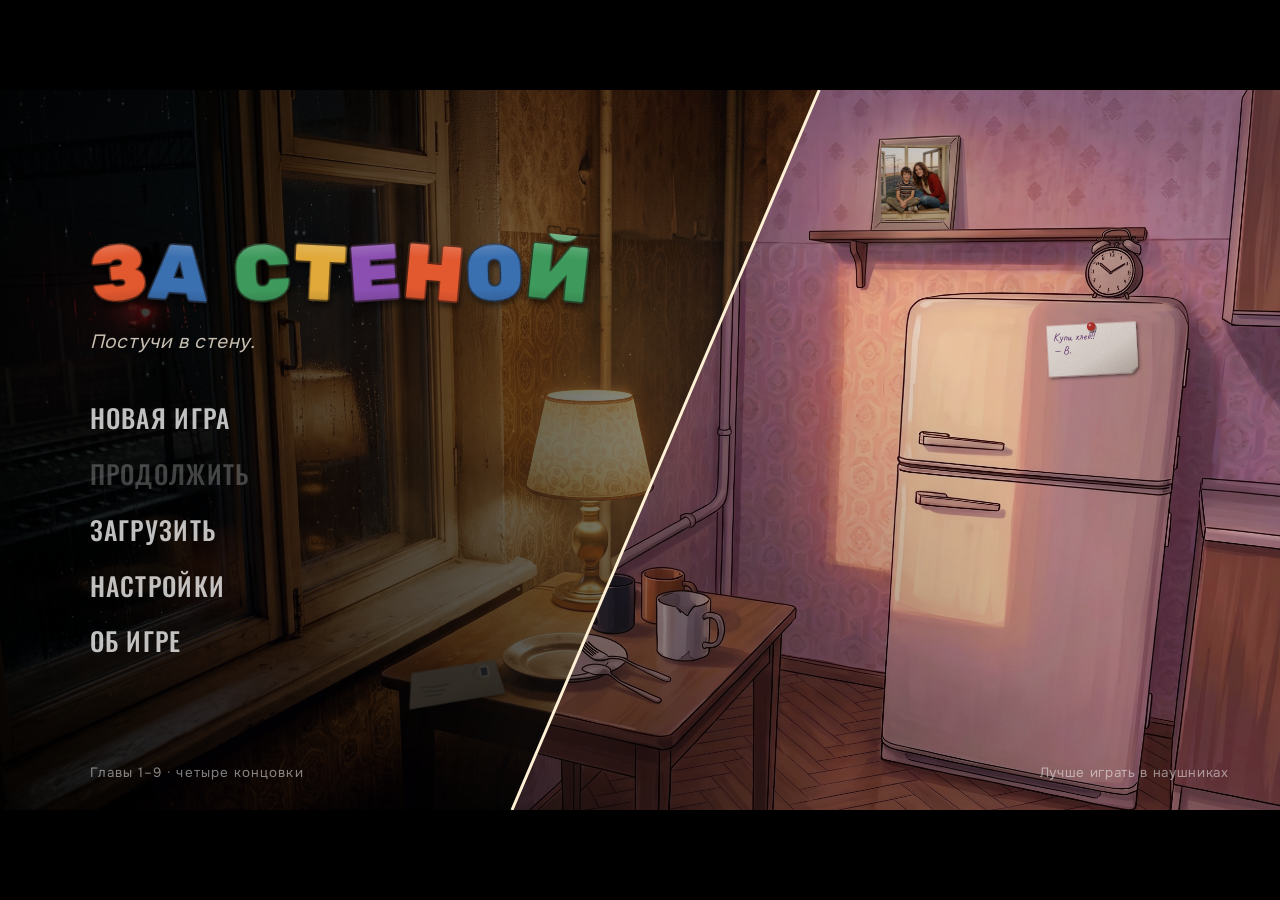
==== commit 0da4e6f4: "Главная страница «ЗА СТЕНОЙ»: живая стена и стук - Название игры — «За стеной» (магнитными буквами);" ====
--- a/index.html
+++ b/index.html
@@ -3,7 +3,7 @@
 <head>
   <meta charset="UTF-8">
   <meta name="viewport" content="width=device-width, initial-scale=1.0">
-  <title>the_book — За стеной</title>
+  <title>За стеной</title>
   <meta name="description" content="Визуальная новелла о двух мирах, которые разошлись из-за одного слова.">
   <link rel="preconnect" href="https://fonts.googleapis.com">
   <link rel="preconnect" href="https://fonts.gstatic.com" crossorigin>
@@ -44,6 +44,7 @@
       <div class="inspect" id="inspect"><img alt=""></div>
 
       <nav class="quick" id="quick" aria-label="Быстрое меню">
+        <button type="button" id="q-goal" title="Что дальше? (Q)">Что дальше?</button>
         <button type="button" id="q-log" title="Журнал реплик (L)">Журнал</button>
         <button type="button" id="q-auto" title="Авточтение (A)">Авто</button>
         <button type="button" id="q-skip" title="Пропуск (удерживать Ctrl)">Пропуск</button>
@@ -61,10 +62,10 @@
       <!-- Стартовое окно -->
       <section class="screen title" id="title">
         <div class="backdrop"></div>
-        <div class="seam" aria-hidden="true"></div>
+        <div class="knocks" id="knocks" aria-hidden="true"></div>
         <div class="title-block">
-          <div class="logo magnets" aria-label="the_book"><span class="mag-l" style="--c:#e2582f;--r:-6deg">t</span><span class="mag-l" style="--c:#3a6fb0;--r:4deg">h</span><span class="mag-l" style="--c:#3e9a5c;--r:-3deg">e</span><span class="mag-l mag-bar" style="--c:#e0a93a;--r:2deg">_</span><span class="mag-l" style="--c:#8a4fb0;--r:-4deg">b</span><span class="mag-l" style="--c:#e0a93a;--r:5deg">o</span><span class="mag-l" style="--c:#e2582f;--r:-2deg">o</span><span class="mag-l" style="--c:#3a6fb0;--r:6deg">k</span></div>
-          <div class="tagline">За стеной</div>
+          <h1 class="logo magnets" aria-label="За стеной"><span class="mag-l" style="--c:#e2582f;--r:-6deg">З</span><span class="mag-l" style="--c:#3a6fb0;--r:4deg">А</span><span class="mag-gap"></span><span class="mag-l" style="--c:#3e9a5c;--r:-3deg">С</span><span class="mag-l" style="--c:#e0a93a;--r:3deg">Т</span><span class="mag-l" style="--c:#8a4fb0;--r:-4deg">Е</span><span class="mag-l" style="--c:#e2582f;--r:5deg">Н</span><span class="mag-l" style="--c:#3a6fb0;--r:-2deg">О</span><span class="mag-l" style="--c:#3e9a5c;--r:6deg">Й</span></h1>
+          <div class="tagline" id="tagline">Постучи в стену.</div>
           <nav class="menu" aria-label="Главное меню">
             <button type="button" id="btn-new">Новая игра</button>
             <button type="button" id="btn-continue">Продолжить</button>
@@ -120,7 +121,9 @@
             <label>Скорость текста <input type="range" id="set-speed" min="15" max="120" step="5"></label>
             <label>Пауза в авточтении <input type="range" id="set-auto" min="0.5" max="4" step="0.1"></label>
             <label class="check"><input type="checkbox" id="set-captions"> Субтитры звуков</label>
-            <label class="check"><input type="checkbox" id="set-motion"> Движение камеры и тряска</label>
+            <label class="check"><input type="checkbox" id="set-motion"> Движение и анимация (дождь, камера, тряска)</label>
+            <label class="check"><input type="checkbox" id="set-big"> Крупный текст</label>
+            <button type="button" class="set-fs" id="set-fs">Во весь экран · F</button>
           </div>
         </div>
       </section>
@@ -151,11 +154,17 @@
             <tr><td>Щелчок, Пробел, Enter</td><td>дальше</td></tr>
             <tr><td>Ctrl (удерживать)</td><td>пропуск</td></tr>
             <tr><td>A</td><td>авточтение</td></tr>
-            <tr><td>L</td><td>журнал реплик</td></tr>
+            <tr><td>1–9</td><td>перейти в место из списка внизу слева</td></tr>
+            <tr><td>F5 / F9</td><td>быстрое сохранение / загрузка</td></tr>
+            <tr><td>F</td><td>во весь экран</td></tr>
+            <tr><td>Tab, затем Enter</td><td>выбрать предмет без мыши</td></tr>
+            <tr><td>Q</td><td>что дальше — чем сейчас занят герой</td></tr>
+            <tr><td>L</td><td>журнал реплик и дневник законов</td></tr>
             <tr><td>H</td><td>скрыть интерфейс</td></tr>
-            <tr><td>Esc</td><td>меню</td></tr>
+            <tr><td>Правый щелчок, колесо вниз</td><td>отойти от предмета</td></tr>
+            <tr><td>Esc</td><td>отойти / меню</td></tr>
           </table>
-          <p class="muted">Музыка и звуки создаются прямо в браузере. Черновая версия: графика нарисована кодом и будет заменена.</p>
+          <p class="muted">Лучше играть в наушниках: половина подсказок — в звуках.</p>
         </div>
       </section>
 
--- a/src/ui/style.css
+++ b/src/ui/style.css
@@ -126,15 +126,15 @@
 .bg-evening { filter: brightness(1.12) sepia(0.12) saturate(1.05); }
 
 /* Состояние мира на сцене (классы от главы) */
-.note-b, .sill-book, .bg-nobook, .bg-book { display: none; }
+.note-b, .bg-nobook, .bg-book, .bg-book-any { display: none; }
 /* ночная кухня П с двойником: до «УХОДИ» буквы вразнобой, после — ряд внизу дверцы */
 .pw-row { display: none; }
 .uhodi-on .pw-row { display: inline; }
 .uhodi-on .pw-home { display: none; }
-.book-on-sill .bg-book { display: inline; }
+.book-on-sill .bg-book, .book-on-sill .bg-book-any { display: inline; }
 /* мир «Приходи», глава 5: Вера в дверях, открытая хлебница, подсказка в книге */
-.bg-vera, .bg-open, .w-hint, .w-p7, .w-x8, .w-8a, .w-8b, .w-9, .wp-reply, .wp-m2, .anchor-ne { display: none; }
-.vera-here .bg-vera, .bread-open .bg-open, .w-hint-on .w-hint, .w-p7-on .w-p7,
+.bg-nolamp, .bg-open-empty, .bg-vera, .bg-open, .w-hint, .w-ask, .w-4r, .wp-4r, .w-p7, .w-x8, .w-8a, .w-8b, .w-9, .wp-reply, .wp-m2, .anchor-ne { display: none; }
+.lamp-taken .bg-nolamp, .bread-empty .bg-open-empty, .w-4r-on .w-4r, .wp-4r-on .wp-4r, .vera-here .bg-vera, .bread-open .bg-open, .w-hint-on .w-hint, .w-hint-on .w-ask, .w-ask-on .w-ask, .w-p7-on .w-p7,
 .w-x8-on .w-x8, .w-8a-on .w-8a, .w-8b-on .w-8b, .w-9-on .w-9, .wp-reply-on .wp-reply, .wp-m2-on .wp-m2, .ne-written .anchor-ne { display: inline; }
 /* глава 7: записка под ультрафиолетом — проступает «Не» */
 .note-uv, .uv-word { display: none; }
@@ -145,7 +145,6 @@
 .bg-book-shifted { display: none; }
 .book-on-sill.book-shifted .bg-book { display: none; }
 .book-on-sill.book-shifted .bg-book-shifted { display: inline; }
-.book-shifted .sill-book-pose { transform: translate(10px, 1px) rotate(-9deg); }
 .book-taken .bg-nobook { display: inline; }
 /* УФ-лампа Веры включена (позже по сюжету) */
 .bg-uv { display: none !important; }
@@ -161,7 +160,7 @@
 .w-reply-on .w-reply { animation: reveal 4s ease-out; }
 @keyframes reveal { from { opacity: 0; } }
 .note-shift .note-a { display: none; }
-.note-shift .note-b, .book-on-sill .sill-book { display: inline; }
+.note-shift .note-b { display: inline; }
 .frag.found rect { stroke: #ffcf7a; stroke-width: 4px; }
 .miri-ring { opacity: 0.45; }
 .miri-listen .miri-ring { animation: miri 1.6s ease-in-out infinite; }
@@ -173,10 +172,8 @@
 .blink-go circle.flicker { animation: sconce-glow 5.2s steps(1, end); }
 @keyframes sconce-glow { 0% { opacity: 1; } 12% { opacity: 0; } 15% { opacity: 1; } 30% { opacity: 0; } 34% { opacity: 0.7; } 38% { opacity: 0; } 52% { opacity: 1; } 61% { opacity: 0; } 64% { opacity: 1; } 80% { opacity: 0.2; } 83% { opacity: 1; } }
 /* семафор за окном: ровный красный, иногда ~20 с зелёный (цикл 75 с) */
-.sem-cover, .sem-green { opacity: 0; animation: sem-on 75s steps(1, end) infinite; }
-.sem-red { animation: sem-off 75s steps(1, end) infinite; }
-@keyframes sem-on { 0% { opacity: 0; } 58% { opacity: 1; } 84% { opacity: 0; } }
-@keyframes sem-off { 0% { opacity: 1; } 58% { opacity: 0; } 84% { opacity: 1; } }
+.sem-red { animation: sem-breathe 4.5s ease-in-out infinite alternate; }
+@keyframes sem-breathe { from { opacity: 0.55; } to { opacity: 1; } }
 .photoglow { opacity: 0.35; transition: opacity 1.4s ease; }
 .photoglow.on { opacity: 1; }
 .rattle { transform-box: fill-box; transform-origin: 50% 100%; animation: rattle 0.16s ease-in-out infinite alternate; }
@@ -301,7 +298,8 @@
 .hs-shape { fill: transparent; stroke: none; }
 .hs-dim { pointer-events: none; fill: #07060c; opacity: 0; transition: opacity 0.5s ease; }
 [data-world="p"] .hs-dim { fill: #1a0a22; }
-.hs.active[data-group="look"]:hover .hs-dim { opacity: 0.4; }
+.hs.active[data-group="look"]:hover .hs-dim, .hs.active:focus-visible .hs-dim { opacity: 0.4; }
+.hs:focus { outline: none; }
 /* мелкие детали загадок (буквы, обрывки) — фокус чуть плотнее, чтобы деталь читалась */
 .hs.active[data-group="letters"]:hover .hs-dim,
 .hs.active[data-group="frags"]:hover .hs-dim { opacity: 0.46; transition-duration: 0.25s; }
@@ -453,20 +451,29 @@
 .backdrop-half { position: absolute; inset: 0; opacity: 0; transition: opacity 1.2s ease; }
 .backdrop-half.ready { opacity: 1; }
 .backdrop-half svg { width: 100%; height: 100%; display: block; animation: drift 30s ease-in-out infinite alternate; }
-.backdrop-half.np { clip-path: polygon(0 0, 64% 0, 40% 100%, 0 100%); }
-.backdrop-half.p { clip-path: polygon(64% 0, 100% 0, 100% 100%, 40% 100%); }
+/* стена между мирами: шов стоит на --seam (двигается за мышью, ui/title.js), наклон — ±12 % */
+.title { --seam: 52%; }
+.backdrop-half.np { clip-path: polygon(0 0, calc(var(--seam) + 12%) 0, calc(var(--seam) - 12%) 100%, 0 100%); }
+.backdrop-half.p { clip-path: polygon(calc(var(--seam) + 12%) 0, 100% 0, 100% 100%, calc(var(--seam) - 12%) 100%); }
 .title::before {
   content: ""; position: absolute; inset: 0; z-index: 1; pointer-events: none;
   background:
     linear-gradient(90deg, rgba(0, 0, 0, 0.8) 0%, rgba(0, 0, 0, 0.5) 34%, rgba(0, 0, 0, 0.08) 62%),
     radial-gradient(ellipse at 50% 120%, rgba(0, 0, 0, 0.55), transparent 60%);
 }
-.seam { display: none; }
 /* шов между мирами — по линии разреза половинок: янтарь «Не приходи» переходит в розовый «Приходи» */
 .seam-line { position: absolute; inset: 0; z-index: 1; pointer-events: none; animation: seam 5s ease-in-out infinite alternate; }
-.seam-line svg { width: 100%; height: 100%; display: block; overflow: visible; }
+.seam-line svg { width: 100%; height: 100%; display: block; overflow: visible; transform: translateX(calc(var(--seam) - 50%)); }
 .seam-line line { stroke: #fff1d6; stroke-width: 3px; filter: drop-shadow(0 0 4px rgba(255, 226, 170, 1)) drop-shadow(0 0 14px rgba(255, 138, 184, 0.8)); }
 @keyframes seam { from { opacity: 0.8; } to { opacity: 1; } }
+/* с той стороны ответили — шов вспыхивает */
+.title.answered .seam-line line { animation: seam-answer 0.5s ease-out; }
+@keyframes seam-answer { 0% { stroke-width: 9px; stroke: #fff; } 100% { stroke-width: 3px; stroke: #fff1d6; } }
+/* стук: круг от точки удара; ответный — с той стороны шва, бледнее и розовее */
+.knocks { position: absolute; inset: 0; z-index: 1; pointer-events: none; overflow: hidden; }
+.knock { position: absolute; width: 3cqw; height: 3cqw; margin: -1.5cqw 0 0 -1.5cqw; border-radius: 50%; border: 0.18cqw solid rgba(255, 236, 200, 0.9); box-shadow: 0 0 1.2cqw rgba(255, 214, 150, 0.6), inset 0 0 1cqw rgba(255, 214, 150, 0.35); animation: knock 0.9s ease-out forwards; }
+.knock.far { border-color: rgba(255, 170, 205, 0.75); box-shadow: 0 0 1.6cqw rgba(255, 138, 184, 0.5), inset 0 0 1.2cqw rgba(255, 138, 184, 0.3); animation-duration: 1.4s; filter: blur(0.08cqw); }
+@keyframes knock { 0% { transform: scale(0.2); opacity: 1; } 100% { transform: scale(4.2); opacity: 0; } }
 .title-block { position: absolute; z-index: 2; left: 7%; top: 50%; transform: translateY(-50%); }
 .logo {
   font-family: "Unbounded", sans-serif; font-weight: 700; font-size: 6.5cqw; line-height: 1; letter-spacing: -0.01em;
@@ -483,11 +490,13 @@
   filter: drop-shadow(0.15cqw 0.35cqw 0.25cqw rgba(0, 0, 0, 0.55));
   transition: transform 0.25s;
 }
-.mag-l.mag-bar { transform: translateY(-0.2cqw) rotate(var(--r)); }
+.mag-gap { width: 1.6cqw; }
 /* наведение — буква дрогнула, как магнит на дверце */
-.mag-l:hover { animation: mag-rattle 0.7s ease-out; }
+.mag-l:hover, .mag-l.rattle { animation: mag-rattle 0.7s ease-out; }
 @keyframes mag-rattle { 0% { transform: rotate(var(--r)); } 20% { transform: rotate(calc(var(--r) - 9deg)); } 45% { transform: rotate(calc(var(--r) + 6deg)); } 70% { transform: rotate(calc(var(--r) - 2deg)); } 100% { transform: rotate(var(--r)); } }
-.tagline { font-size: 1.7cqw; color: #e9dfcf; margin: 1cqw 0 3cqw; letter-spacing: 0.04em; }
+.logo.magnets { margin: 0; }
+.tagline { font-size: 1.5cqw; color: #e9dfcf; margin: 1.2cqw 0 3cqw; letter-spacing: 0.04em; font-style: italic; opacity: 0.85; transition: opacity 0.45s; }
+.tagline.swap { opacity: 0; }
 /* под «Продолжить» — где остановился */
 .menu button small { display: block; font-family: "Onest", sans-serif; text-transform: none; letter-spacing: 0.02em; font-size: 1cqw; color: rgba(255, 255, 255, 0.45); margin-top: 0.1cqw; }
 /* найденные концовки */
@@ -495,7 +504,7 @@
 .title-endings b { font-weight: 400; color: var(--accent); }
 .menu { display: flex; flex-direction: column; align-items: flex-start; gap: 0.5cqw; }
 .menu button {
-  background: none; border: 0; cursor: pointer; padding: 0.45cqw 0;
+  background: none; border: 0; cursor: pointer; padding: 0.45cqw 0; text-align: left;
   font-family: "Oswald", sans-serif; font-weight: 500; font-size: 2cqw; letter-spacing: 0.05em; text-transform: uppercase;
   color: rgba(255, 255, 255, 0.75); transition: color 0.2s, transform 0.2s;
 }
@@ -597,9 +606,8 @@
 
 button:focus-visible { outline: 0.2cqw solid var(--accent); outline-offset: 0.2cqw; }
 
-@media (prefers-reduced-motion: reduce) {
-  .layer svg, .backdrop-half svg, .grain, .dust, .sway, .seam { animation: none !important; }
-}
+/* анимации сцен и меню выключает только настройка игры «Движение и анимация» */
+.no-motion .layer svg, .no-motion .backdrop-half svg, .no-motion .grain, .no-motion .dust, .no-motion .sway, .no-motion .seam { animation: none !important; }
 
 /* Главное меню: список открытых глав раскрывается под кнопкой «Главы» */
 .chapters { display: none; flex-direction: column; gap: 0.3cqw; margin: -0.2cqw 0 0.4cqw 1.2cqw; }
@@ -628,3 +636,21 @@
   font-size: 1cqw; letter-spacing: 0.08em; color: rgba(255, 255, 255, 0.4);
 }
 .pop { z-index: 6; }
+
+
+/* Настройка «Крупный текст»: реплики, мысли, подсказки и выборы — примерно на четверть крупнее */
+.big-text .d-text { font-size: 2.5cqw !important; }
+.big-text .d-name { font-size: 2.8cqw !important; }
+.big-text .dialog[data-kind="narr"] .d-text { font-size: 2.2cqw !important; }
+.big-text .pop { font-size: max(1.75cqw, 15px) !important; max-width: 50%; }
+.big-text .hint, .big-text .caption, .big-text .banner { font-size: max(1.6cqw, 14px) !important; }
+.big-text .choice button { font-size: max(2cqw, 16px) !important; }
+.big-text .panel-box p, .big-text .panel-box td, .big-text .law span { font-size: 1.3em; }
+
+/* кнопка «Во весь экран» в настройках */
+.set-fs {
+  align-self: flex-start; margin-top: 0.4cqw; cursor: pointer; font: inherit; letter-spacing: 0.04em;
+  padding: 0.5cqw 1.2cqw; border-radius: 999px; border: 0.1cqw solid rgba(243, 181, 63, 0.5);
+  background: rgba(243, 181, 63, 0.12); color: var(--ui-text);
+}
+.set-fs:hover { background: rgba(243, 181, 63, 0.25); }
--- a/src/ui/ambient.css
+++ b/src/ui/ambient.css
@@ -1,5 +1,6 @@
 /* «Жизнь» сцен (src/scenes/ambient.js): капли, дождь за стеклом, пыль в свете, пар, мерцание, занавеска.
-   Только transform и opacity. Выключается классом .no-motion на #game и prefers-reduced-motion. */
+   Только transform и opacity. Выключается только настройкой игры (класс .no-motion на #game): системное «меньше движения» часто
+   включено в Windows без ведома игрока — и тогда он не видел бы ни дождя, ни пыли, ни пара. */
 
 .ambient, .ambient * { pointer-events: none; }
 
@@ -29,6 +30,18 @@
 @keyframes amb-streak {
   from { transform: translate(0, 0); }
   to { transform: translate(var(--sx, 0px), var(--d, 200px)); }
+}
+
+/* порывы: весь дождь за стеклом то густеет, то стихает */
+.amb-gust { animation: amb-gust var(--t, 8s) ease-in-out infinite alternate; }
+@keyframes amb-gust { 0% { opacity: 0.5; } 45% { opacity: 1; } 70% { opacity: 0.8; } 100% { opacity: 0.6; } }
+/* брызги капли о стекло: вспыхнула кольцом и растеклась */
+.amb-splat { transform-box: fill-box; transform-origin: center; animation: amb-splat var(--t, 3s) ease-out infinite; }
+@keyframes amb-splat {
+  0% { opacity: 0; transform: scale(0.3); }
+  4% { opacity: var(--o, 0.5); transform: scale(1); }
+  35% { opacity: calc(var(--o, 0.5) * 0.5); transform: scale(1.25); }
+  60%, 100% { opacity: 0; transform: scale(1.3); }
 }
 
 /* мягкий свет «дышит» */
@@ -114,7 +127,8 @@
 @keyframes amb-twitch-off { 0% { opacity: 1; } 12% { opacity: 0; } 30% { opacity: 1; } 42% { opacity: 0; } }
 
 /* ---------- тревога (глава 1): дом живёт сам ---------- */
-.amb-nudge { transform-box: view-box; }
+.amb-nudge { transform-box: view-box; opacity: 0; }
+.life-mug .life-mug-part, .life-mic .life-mic-part { opacity: 1; }
 .life-mug .life-mug-part { animation: amb-mug 1.4s ease-out; }
 @keyframes amb-mug { 0% { transform: none; } 12% { transform: translateX(2px) rotate(-1.4deg); } 24% { transform: translateX(-1px) rotate(0.8deg); } 38% { transform: translateX(1px) rotate(-0.5deg); } 100% { transform: none; } }
 .life-mic .life-mic-part { animation: amb-mic 2.2s ease-in-out; }
@@ -143,13 +157,12 @@
 
 /* Без движения: всё замирает; то, что без движения бессмысленно, прячется */
 .no-motion .ambient, .no-motion .ambient * { animation: none !important; }
-.no-motion .amb-streak, .no-motion .amb-steam, .no-motion .amb-sheen, .no-motion .amb-mote, .no-motion .amb-moth, .no-motion .amb-car, .no-motion .amb-shade, .no-motion .amb-dip { display: none; }
+.no-motion .amb-splat, .no-motion .amb-streak, .no-motion .amb-steam, .no-motion .amb-sheen, .no-motion .amb-mote, .no-motion .amb-moth, .no-motion .amb-car, .no-motion .amb-shade, .no-motion .amb-dip { display: none; }
 
 /* тревожные мелочи вне слоя ambient (буквы, записка) — тоже замирают */
 .no-motion .life-letter .mag text, .no-motion .life-note .note-a, .no-motion .life-note .note-b { animation: none !important; }
 
-@media (prefers-reduced-motion: reduce) {
-  .life-letter .mag text, .life-note .note-a, .life-note .note-b { animation: none !important; }
-  .ambient, .ambient * { animation: none !important; }
-  .amb-streak, .amb-steam, .amb-sheen, .amb-mote, .amb-moth, .amb-car { display: none; }
-}
+
+
+/* лампу для ногтей унесли (глава 7) — её отсвет гаснет */
+.lamp-taken .amb-naillamp { display: none; }
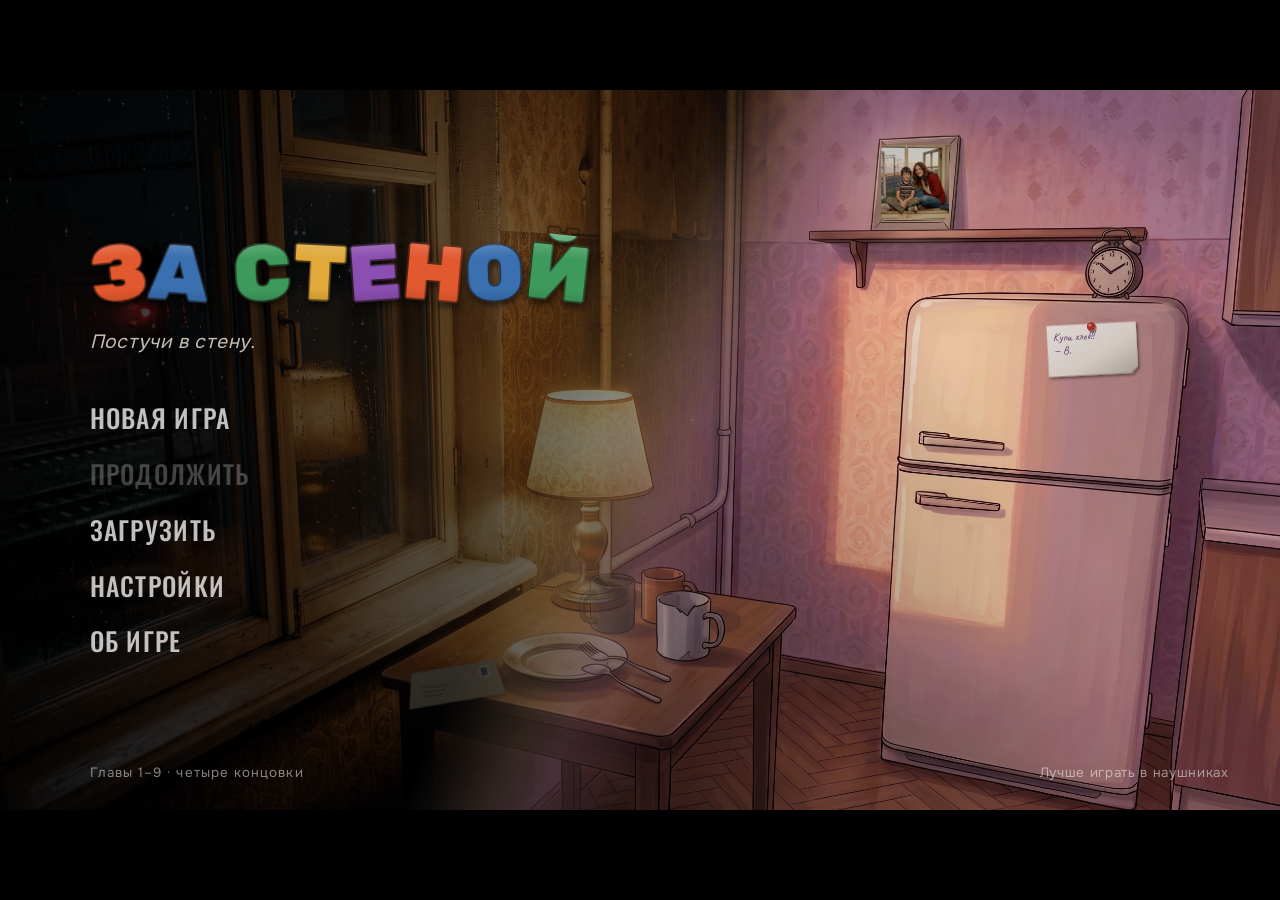
==== commit 9639ae23: "«Об игре», описание страницы и README без спойлера про два мира Вместо «мир разошёлся надвое, в кажд" ====
--- a/index.html
+++ b/index.html
@@ -4,7 +4,7 @@
   <meta charset="UTF-8">
   <meta name="viewport" content="width=device-width, initial-scale=1.0">
   <title>За стеной</title>
-  <meta name="description" content="Визуальная новелла о двух мирах, которые разошлись из-за одного слова.">
+  <meta name="description" content="За стеной — визуальная новелла. По ночам в доме у железной дороги кто-то есть.">
   <link rel="preconnect" href="https://fonts.googleapis.com">
   <link rel="preconnect" href="https://fonts.gstatic.com" crossorigin>
   <link rel="stylesheet" href="https://fonts.googleapis.com/css2?family=Caveat:wght@600&family=Onest:wght@400;500;600&family=Oswald:wght@500;600&family=Rubik:wght@900&family=Unbounded:wght@500;700&display=swap">
@@ -148,7 +148,7 @@
         <div class="panel-box">
           <button type="button" class="close" aria-label="Закрыть">✕</button>
           <h2>Об игре</h2>
-          <p>Шесть лет назад сестра оставила брату записку — и мир разошёлся надвое. В каждом из миров живёт Тихон, и каждый уверен, что в его доме завёлся призрак.</p>
+          <p>Дом у железной дороги. Шесть лет назад сестра уехала, оставив брату записку. Теперь по ночам на кухне скрипит пол, щёлкают магниты на холодильнике, а из-за закрытой двери слышен шёпот. Тихон уверен: в доме кто-то есть.</p>
           <h3>Управление</h3>
           <table class="keys">
             <tr><td>Щелчок, Пробел, Enter</td><td>дальше</td></tr>
--- a/src/ui/style.css
+++ b/src/ui/style.css
@@ -451,24 +451,37 @@
 .backdrop-half { position: absolute; inset: 0; opacity: 0; transition: opacity 1.2s ease; }
 .backdrop-half.ready { opacity: 1; }
 .backdrop-half svg { width: 100%; height: 100%; display: block; animation: drift 30s ease-in-out infinite alternate; }
-/* стена между мирами: шов стоит на --seam (двигается за мышью, ui/title.js), наклон — ±12 % */
-.title { --seam: 52%; }
-.backdrop-half.np { clip-path: polygon(0 0, calc(var(--seam) + 12%) 0, calc(var(--seam) - 12%) 100%, 0 100%); }
-.backdrop-half.p { clip-path: polygon(calc(var(--seam) + 12%) 0, 100% 0, 100% 100%, calc(var(--seam) - 12%) 100%); }
+/* Стена между мирами — мягкая: розовая кухня лежит поверх тёмной и проявляется через размытую наклонную полосу.
+   --s — положение шва в процентах ширины, числом (двигается за мышью, ui/title.js). Кадр 16:9, шов наклонён
+   на ±12 % ширины; градиент идёт поперёк шва (113.1°), 1 % сдвига шва = 0.8064 % длины градиента. */
+.title { --s: 52; --p: calc(50% + (var(--s) - 50) * 0.8064%); }
+.backdrop-half.p {
+  -webkit-mask-image: linear-gradient(113.1deg, transparent calc(var(--p) - 5%), #000 calc(var(--p) + 5%));
+  mask-image: linear-gradient(113.1deg, transparent calc(var(--p) - 5%), #000 calc(var(--p) + 5%));
+}
 .title::before {
   content: ""; position: absolute; inset: 0; z-index: 1; pointer-events: none;
   background:
     linear-gradient(90deg, rgba(0, 0, 0, 0.8) 0%, rgba(0, 0, 0, 0.5) 34%, rgba(0, 0, 0, 0.08) 62%),
     radial-gradient(ellipse at 50% 120%, rgba(0, 0, 0, 0.55), transparent 60%);
 }
-/* шов между мирами — по линии разреза половинок: янтарь «Не приходи» переходит в розовый «Приходи» */
-.seam-line { position: absolute; inset: 0; z-index: 1; pointer-events: none; animation: seam 5s ease-in-out infinite alternate; }
-.seam-line svg { width: 100%; height: 100%; display: block; overflow: visible; transform: translateX(calc(var(--seam) - 50%)); }
-.seam-line line { stroke: #fff1d6; stroke-width: 3px; filter: drop-shadow(0 0 4px rgba(255, 226, 170, 1)) drop-shadow(0 0 14px rgba(255, 138, 184, 0.8)); }
+/* вместо резкой линии — тёплая дымка вдоль шва */
+.seam-line {
+  position: absolute; inset: 0; z-index: 1; pointer-events: none; mix-blend-mode: screen; opacity: 0.8;
+  background: linear-gradient(113.1deg, transparent calc(var(--p) - 7%), rgba(255, 214, 160, 0.16) calc(var(--p) - 1.5%), rgba(255, 170, 200, 0.2) calc(var(--p) + 1.5%), transparent calc(var(--p) + 7%));
+  animation: seam 5s ease-in-out infinite alternate;
+}
 @keyframes seam { from { opacity: 0.8; } to { opacity: 1; } }
 /* с той стороны ответили — шов вспыхивает */
-.title.answered .seam-line line { animation: seam-answer 0.5s ease-out; }
-@keyframes seam-answer { 0% { stroke-width: 9px; stroke: #fff; } 100% { stroke-width: 3px; stroke: #fff1d6; } }
+.title.answered .seam-line { animation: seam-answer 0.7s ease-out; }
+@keyframes seam-answer { 0% { opacity: 1; filter: brightness(3.2); } 100% { opacity: 0.8; filter: brightness(1); } }
+/* и на миг гаснет лампа на тёмной кухне: провал, короткая вспышка, снова провал — и свет возвращается */
+.title.answered .backdrop-half.np { animation: lamp-out 0.75s linear; }
+@keyframes lamp-out {
+  0% { filter: brightness(1); } 6% { filter: brightness(0.22) saturate(0.6); } 24% { filter: brightness(0.22) saturate(0.6); }
+  30% { filter: brightness(0.85); } 36% { filter: brightness(0.3) saturate(0.7); } 52% { filter: brightness(0.3) saturate(0.7); }
+  70% { filter: brightness(1.08); } 100% { filter: brightness(1); }
+}
 /* стук: круг от точки удара; ответный — с той стороны шва, бледнее и розовее */
 .knocks { position: absolute; inset: 0; z-index: 1; pointer-events: none; overflow: hidden; }
 .knock { position: absolute; width: 3cqw; height: 3cqw; margin: -1.5cqw 0 0 -1.5cqw; border-radius: 50%; border: 0.18cqw solid rgba(255, 236, 200, 0.9); box-shadow: 0 0 1.2cqw rgba(255, 214, 150, 0.6), inset 0 0 1cqw rgba(255, 214, 150, 0.35); animation: knock 0.9s ease-out forwards; }
